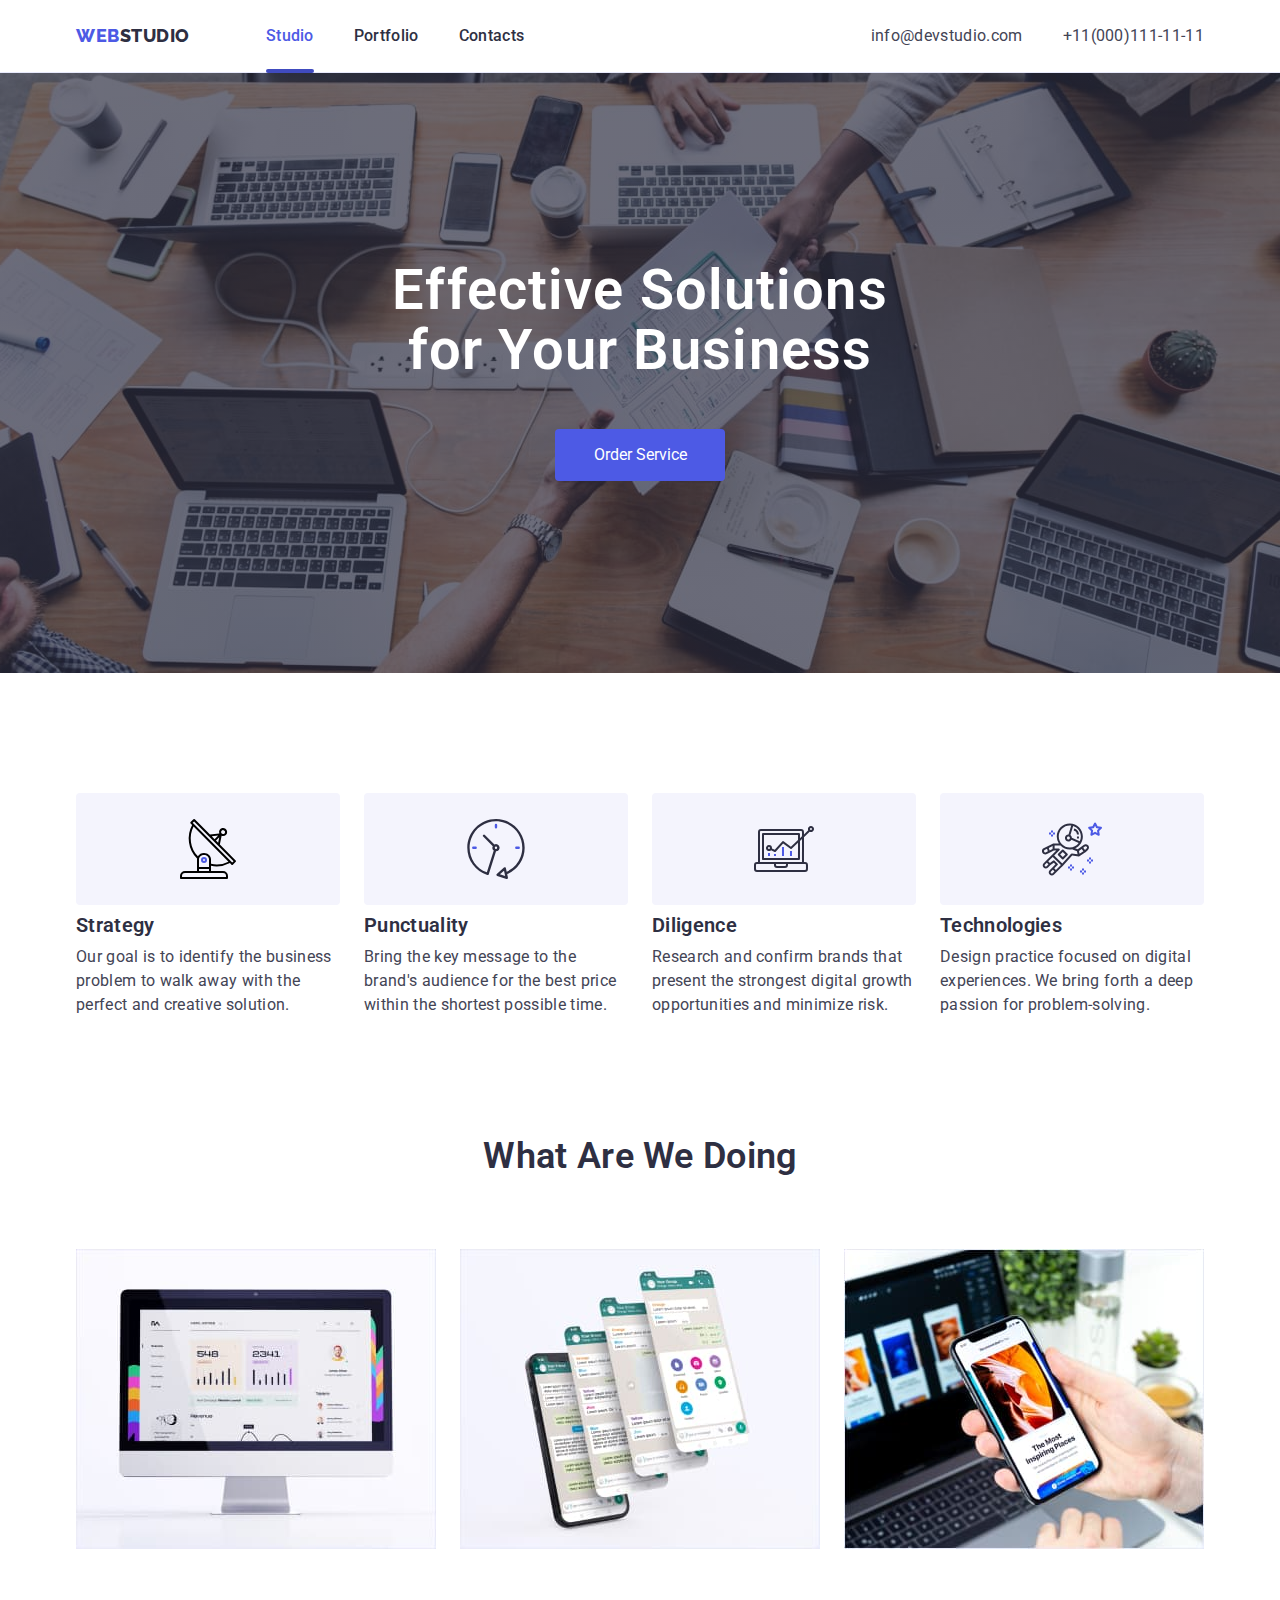
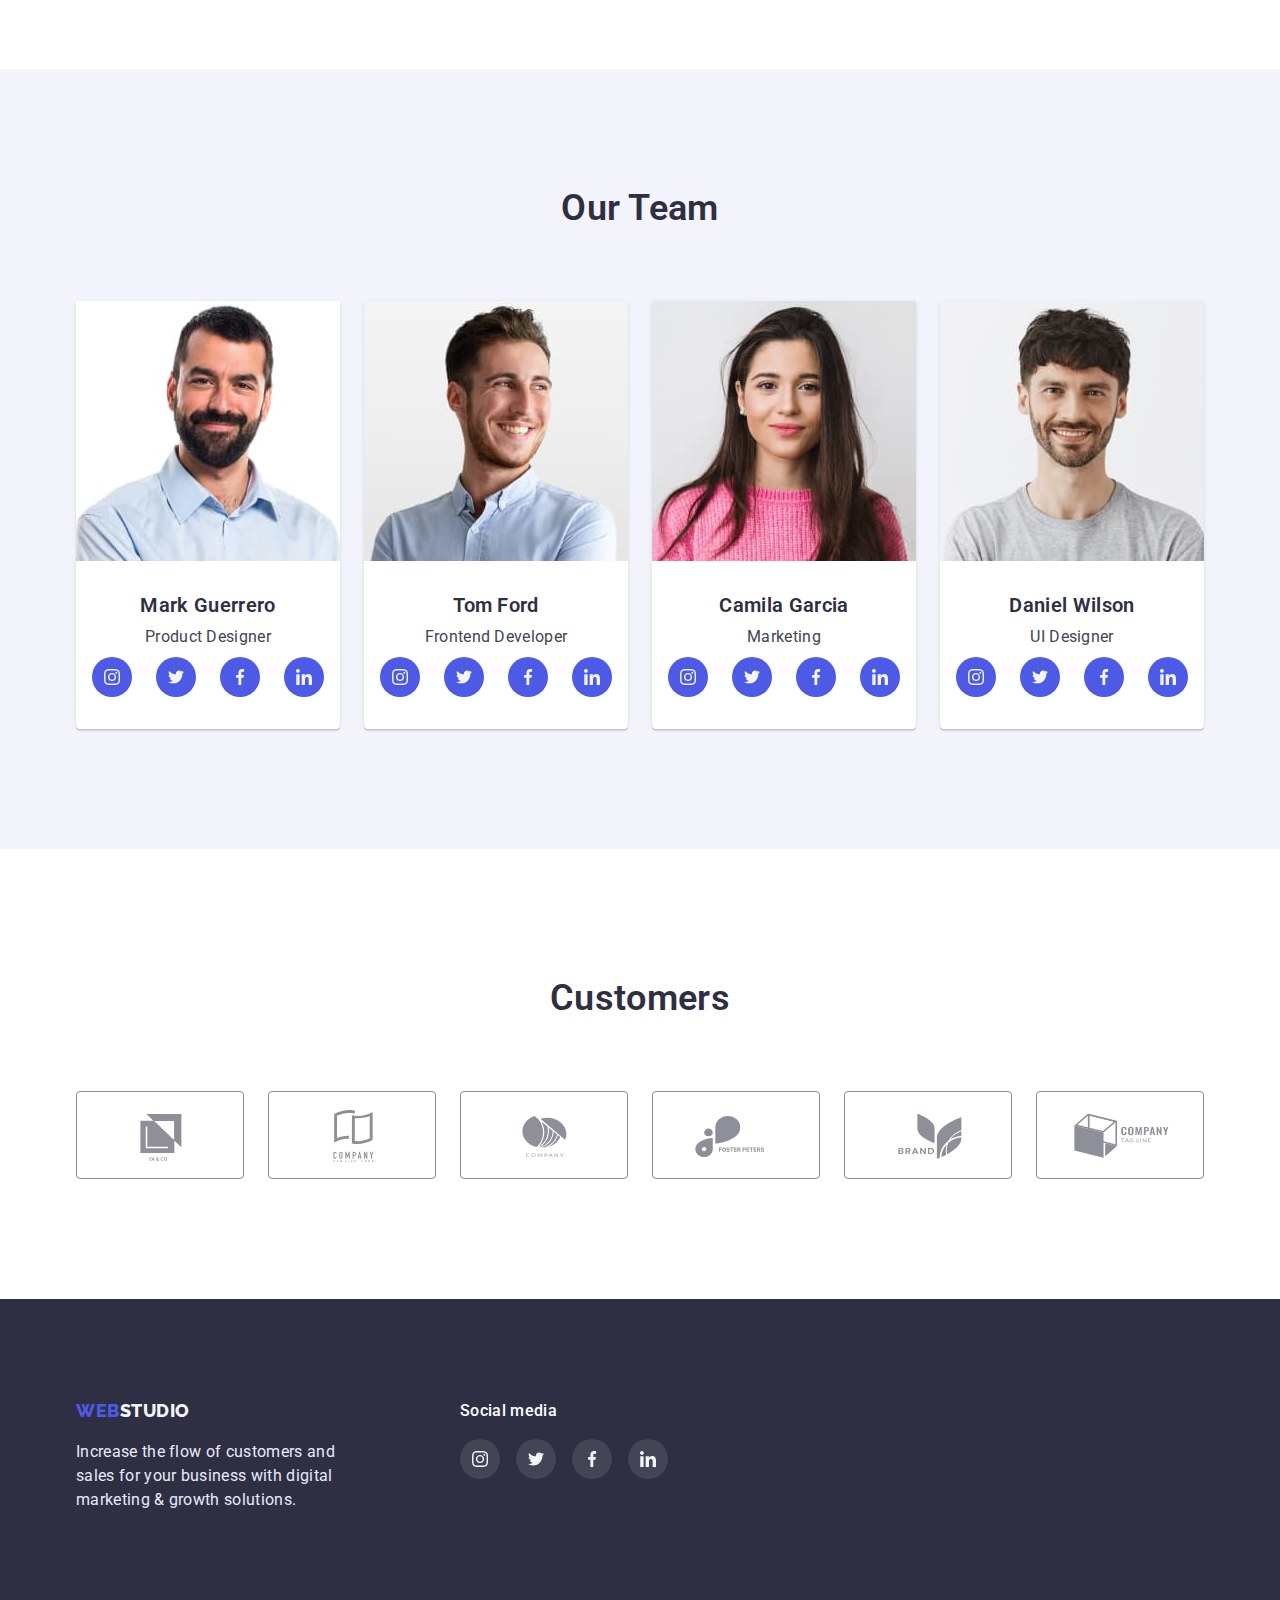
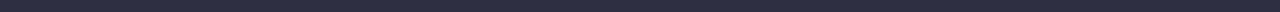
==== index.html @ 93ac5f7c "Initial commit" ====
<!DOCTYPE html>
<html lang="en">

<head>
   <meta charset="UTF-8">
   <meta http-equiv="X-UA-Compatible" content="IE=edge">
   <meta name="viewport" content="width=device-width, initial-scale=1.0">
   <title>Web studio</title>
   <link
      href="https://fonts.googleapis.com/css2?family=Raleway:wght@700;800&family=Roboto:wght@400;500;700;900&display=swap"
      rel="stylesheet">
   <link rel="stylesheet" href="https://cdnjs.cloudflare.com/ajax/libs/modern-normalize/1.1.0/modern-normalize.min.css">
   <link rel="stylesheet" href="./styles.css">
</head>

<body>
   <!-- Шапка сайта  -->
   <header class="header">
      <div class="container header-content">
         <nav class="nav">

            <a href="./index.html" class="logo-link"><span class="logo-color">Web</span>studio</a>

            <ul class="nav-list">
               <li class="nav-item"><a class="nav-link link-current" href="./index.html">Studio</a></li>
               <li class="nav-item"><a class="nav-link" href="./portfolio.html">Portfolio</a></li>
               <li class="nav-item"><a class="nav-link" href="./index.html">Contacts</a></li>
            </ul>
         </nav>
         <address>
            <ul class="contact-list">
               <li class="contact-item"><a href="mailto:info@devstudio.com">info@devstudio.com</a></li>
               <li class="contact-item"><a href="tel:+11(000)111-11-11">+11(000)111-11-11</a></li>
            </ul>
         </address>
      </div>
   </header>

   <main>
      <!-- Герой -->
      <section class="hero section">
         <div class="container">
            <h1 class="hero-title">Effective Solutions for Your Business</h1>
            <button type="button" class="hero-button" data-modal-open>Order Service</button>
         </div>
      </section>
      <!-- Преимущества -->
      <section class="privilege section">
         <div class="container">
            <h2 class="visually-hidden">Privilege</h2>
            <ul class="privilege-list">
               <li class="privilege-item">
                  <div class="privilage-icon">

                     <svg class="icon-pr" width="60" height="64">
                        <use href="./images/icons.svg#antenna"></use>
                     </svg>

                  </div>
                  <h3 class="privilege-title">Strategy</h3>
                  <p class="privilege-text">Our goal is to identify the business
                     problem to walk away with the perfect and creative solution. </p>
               </li>
               <li class="privilege-item">
                  <div class="privilage-icon">
                     <svg class="icon-pr" width="60" height="64">
                        <use href="./images/icons.svg#clock"></use>
                     </svg>

                  </div>

                  <h3 class="privilege-title">Punctuality</h3>
                  <p class="privilege-text">Bring the key message to the brand's audience for the best price
                     within the shortest
                     possible
                     time.
                  </p>
               </li>
               <li class="privilege-item">
                  <div class="privilage-icon">
                     <svg class="icon-pr" width="60" height="64">
                        <use href="./images/icons.svg#diagram"></use>
                     </svg>

                  </div>
                  <h3 class="privilege-title">Diligence</h3>
                  <p class="privilege-text">Research and confirm brands that present the strongest digital growth
                     opportunities
                     and minimize
                     risk.</p>
               </li>
               <li class="privilege-item">
                  <div class="privilage-icon">
                     <svg class="icon-pr" width="60" height="64">
                        <use href="./images/icons.svg#astronaut"></use>
                     </svg>

                  </div>
                  <h3 class="privilege-title">Technologies</h3>
                  <p class="privilege-text">Design practice focused on digital experiences. We bring forth a deep
                     passion for
                     problem-solving.
                  </p>
               </li>
            </ul>
         </div>
      </section>
      <!-- Примеры работ -->
      <section class="work section">
         <div class="container">
            <h2 class="section-title">What are we doing</h2>
            <ul class="work-list">

               <li class="work-item"><img src="./images/about-1.jpg" alt="Frontend" width="360"></li>
               <li class="work-item"><img src="./images/about-2.jpg" alt="mobile application development" width="360">
               </li>
               <li class="work-item"><img src="./images/about-3.jpg" alt="smartphone software" width="360"></li>
            </ul>
         </div>
      </section>
      <!-- Работники -->
      <section class="team section">
         <div class="container">
            <h2 class="section-title">Our team</h2>

            <ul class="team-list">

               <li class="team-item">
                  <img src="./images/team-1.jpg" alt="photo Mark Guerrero" width="264">
                  <div class="card-content">
                     <h3 class="team-name">Mark Guerrero</h3>
                     <p class="team-text">Product Designer</p>
                     <ul class="icon-list">
                        <li class="icon-item"><a class="item-link" href="https://www.instagram.com/">
                              <svg class="icon-team" width="16" height="16">
                                 <use href="./images/icons.svg#instagram"></use>
                              </svg>

                           </a></li>
                        <li class="icon-item"><a class="item-link" href="https://twitter.com/?lang=ru">

                              <svg class="icon-team" width="16" height="16">
                                 <use href="./images/icons.svg#twitter"></use>
                              </svg>
                           </a></li>
                        <li class="icon-item"><a class="item-link" href="https://uk-ua.facebook.com/">

                              <svg class="icon-team" width="16" height="16">
                                 <use href="./images/icons.svg#facebook"></use>
                              </svg>
                           </a></li>
                        <li class="icon-item"><a class="item-link" href="https://ua.linkedin.com/">

                              <svg class="icon-team" width="16" height="16">
                                 <use href="./images/icons.svg#linkedin"></use>
                              </svg>
                           </a></li>
                     </ul>

                  </div>
               </li>

               <li class="team-item">
                  <img src="./images/team-2.jpg" alt="photo Tom Ford" width="264">
                  <div class="card-content">
                     <h3 class="team-name">Tom Ford</h3>
                     <p class="team-text">Frontend Developer</p>
                     <ul class="icon-list">
                        <li class="icon-item"><a class="item-link" href="https://www.instagram.com/">
                              <svg class="icon-team" width="16" height="16">
                                 <use href="./images/icons.svg#instagram"></use>
                              </svg>

                           </a></li>
                        <li class="icon-item"><a class="item-link" href="https://twitter.com/?lang=ru">

                              <svg class="icon-team" width="16" height="16">
                                 <use href="./images/icons.svg#twitter"></use>
                              </svg>
                           </a></li>
                        <li class="icon-item"><a class="item-link" href="https://uk-ua.facebook.com/">

                              <svg class="icon-team" width="16" height="16">
                                 <use href="./images/icons.svg#facebook"></use>
                              </svg>
                           </a></li>
                        <li class="icon-item"><a class="item-link" href="https://ua.linkedin.com/">

                              <svg class="icon-team" width="16" height="16">
                                 <use href="./images/icons.svg#linkedin"></use>
                              </svg>
                           </a></li>
                     </ul>
                  </div>


               </li>
               <li class="team-item">
                  <img src="./images/team-3.jpg" alt="photo Camila Garcia" width="264">
                  <div class="card-content">
                     <h3 class="team-name">Camila Garcia</h3>
                     <p class="team-text">Marketing</p>
                     <ul class="icon-list">
                        <li class="icon-item"><a class="item-link" href="https://www.instagram.com/">
                              <svg class="icon-team" width="16" height="16">
                                 <use href="./images/icons.svg#instagram"></use>
                              </svg>

                           </a></li>
                        <li class="icon-item"><a class="item-link" href="https://twitter.com/?lang=ru">

                              <svg class="icon-team" width="16" height="16">
                                 <use href="./images/icons.svg#twitter"></use>
                              </svg>
                           </a></li>
                        <li class="icon-item"><a class="item-link" href="https://uk-ua.facebook.com/">

                              <svg class="icon-team" width="16" height="16">
                                 <use href="./images/icons.svg#facebook"></use>
                              </svg>
                           </a></li>
                        <li class="icon-item"><a class="item-link" href="https://ua.linkedin.com/">

                              <svg class="icon-team" width="16" height="16">
                                 <use href="./images/icons.svg#linkedin"></use>
                              </svg>
                           </a></li>
                     </ul>
                  </div>

               </li>
               <li class="team-item">
                  <img src="./images/team-4.jpg" alt="photo Daniel Wilson" width="264">
                  <div class="card-content">
                     <h3 class="team-name">Daniel Wilson</h3>
                     <p class="team-text">UI Designer</p>
                     <ul class="icon-list">
                        <li class="icon-item"><a class="item-link" href="https://www.instagram.com/">
                              <svg class="icon-team" width="16" height="16">
                                 <use href="./images/icons.svg#instagram"></use>
                              </svg>

                           </a></li>
                        <li class="icon-item"><a class="item-link" href="https://twitter.com/?lang=ru">

                              <svg class="icon-team" width="16" height="16">
                                 <use href="./images/icons.svg#twitter"></use>
                              </svg>
                           </a></li>
                        <li class="icon-item"><a class="item-link" href="https://uk-ua.facebook.com/">

                              <svg class="icon-team" width="16" height="16">
                                 <use href="./images/icons.svg#facebook"></use>
                              </svg>
                           </a></li>
                        <li class="icon-item"><a class="item-link" href="https://ua.linkedin.com/">

                              <svg class="icon-team" width="16" height="16">
                                 <use href="./images/icons.svg#linkedin"></use>
                              </svg>
                           </a></li>
                     </ul>
                  </div>

               </li>
            </ul>
         </div>
      </section>

      <section class="customers section">
         <div class="container">
            <h2 class="section-title">Customers</h2>
            <ul class="customers-list">
               <li class="customers-item">

                  <a class="customers-link" href="./index.html"><svg class="icon-team" width="104" height="56">
                        <use href="./images/icons.svg#Logo1"></use>
                     </svg></a>
               </li>
               <li class="customers-item">

                  <a class="customers-link" href="./index.html">
                     <svg class="icon-team" width="104" height="56">
                        <use href="./images/icons.svg#Logo2"></use>
                     </svg>

                  </a>

               </li>
               <li class="customers-item">

                  <a class="customers-link" href="./index.html">
                     <svg class="icon-team" width="104" height="56">
                        <use href="./images/icons.svg#Logo3"></use>
                     </svg>
                  </a>

               </li>
               <li class="customers-item">

                  <a class="customers-link" href="./index.html">
                     <svg class="icon-team" width="104" height="56">
                        <use href="./images/icons.svg#Logo4"></use>
                     </svg>

                  </a>

               </li>
               <li class="customers-item">

                  <a class="customers-link" href="./index.html">
                     <svg class="icon-team" width="104" height="56">
                        <use href="./images/icons.svg#Logo5"></use>
                     </svg>

                  </a>

               </li>

               
               <li class="customers-item">
                  <a class="customers-link" href="./index.html">
                     <svg class="icon-team" width="104" height="56">
                        <use href="./images/icons.svg#Logo6"></use>
                     </svg>

                  </a>

               </li>
            </ul>
         </div>
      </section>

   </main>
   <!-- Футер -->
   <footer class="footer ">
      <div class="container footer-block">
         <div class="footer-content">
            <a href="./index.html" class="logo-title"><span class="logo-color">Web</span>studio</a>
            <p class="footer-text">Increase the flow of customers and sales for your business with digital marketing
               &
               growth solutions.</p>
         </div>
         <div class="messenger">
            <p class="messanger-title">Social media</p>
            <ul class="list-footer">


               <li class="item-footer"><a class="link-footer" href="https://www.instagram.com/">
                     <svg class="icon-team" width="16" height="16">
                        <use href="./images/icons.svg#instagram"></use>
                     </svg>

                  </a></li>
               <li class="item-footer"><a class="link-footer" href="https://twitter.com/?lang=ru">

                     <svg class="icon-team" width="16" height="16">
                        <use href="./images/icons.svg#twitter"></use>
                     </svg>
                  </a></li>
               <li class="item-footer"><a class="link-footer" href="https://uk-ua.facebook.com/">

                     <svg class="icon-team" width="16" height="16">
                        <use href="./images/icons.svg#facebook"></use>
                     </svg>
                  </a></li>
               <li class="item-footer"><a class="link-footer" href="https://ua.linkedin.com/">

                     <svg class="icon-team" width="16" height="16">
                        <use href="./images/icons.svg#linkedin"></use>
                     </svg>
                  </a></li>

            </ul>
         </div>
      </div>
   </footer>


   <div class="backdrop is-hidden" data-modal>
      <div class="modal">
      <button class="modal-botton" type="button" data-modal-close>×</button>

      </div>

   </div>

<script src="./js/modal.js">


</script>
</body>

</html>
---- styles.css ----
:root {
  --header-color: #2e2f42;
  --main-text-color: #434455;
  --main-background-color: #ffffff;
  --secondary-background-color: #f4f4fd;
  --hover-focus-color: #4d5ae5;
  --third-background-color: #e5e5e5;
}

html {
	box-sizing: border-box;
}
*,
*::after,
*::before {
	box-sizing: inherit;
}

body {
  background-color: var(--main-background-color);
  color: var(--main-text-color);
  font-family: Roboto, sans-serif;
  font-size: 16px;
  line-height: 1.5;
  letter-spacing: 0.02em;
}
ul {
  list-style: none;
  padding-left: 0px;
  margin: 0;
}

h1,
h2,
h3,
h4,
h5,
h6,
p {
margin: 0;
}

a{
text-decoration: none;
color:inherit
}

img{
 display: block;
 max-width: 100%;
 height: auto;
}
address{
font-style: normal;
}

.backdrop{
position: fixed;
width: 100%;
height: 100%;
top: 0;
left: 0;
background-color: rgba(46, 47, 66, 0.4);
opacity: 1;
transition: opacity 250ms cubic-bezier(0.4, 0, 0.2, 1),
visibility 250ms cubic-bezier(0.4, 0, 0.2, 1);
}
.backdrop.is-hidden{
opacity: 0;
pointer-events: none ;
visibility: hidden;
}

.modal{
position: absolute;
width: 408px;
height: 576px;
top: 50%;
left: 50%;
transform: translate(-50%, -50%) scale(0.9);
background: #FCFCFC;
box-shadow: 0px 1px 1px rgba(0, 0, 0, 0.14), 0px 1px 3px rgba(0, 0, 0, 0.12), 0px 2px 1px rgba(0, 0, 0, 0.2);
border-radius: 4px;

}

.backdrop.is-hidden .modal {

transform: translate(-50%, -50%) scale(0.9);
transition: translate 250ms cubic-bezier(0.4, 0, 0.2, 1);

}



.modal-botton{
position: absolute;
top: 24px;
right: 24px;
display: block;
border-radius: 50%;
background: #E7E9FC;
border: 1px solid rgba(0, 0, 0, 0.1);
width: 24px;
height: 24px;
cursor: pointer;
}


.container {
  width: 1158px;

  margin-left: auto;
  margin-right: auto;
  padding: 0 15px;

}
.section {
  padding-bottom: 120px;
  padding-top: 120px;
}

.header-content {
  display: flex;

}

.visually-hidden {
  position: absolute;
  width: 1px;
  height: 1px;
  margin: -1px;
  border: 0;
  padding: 0;

  white-space: nowrap;
  clip-path: inset(100%);
  clip: rect(0 0 0 0);
  overflow: hidden;
}

.header{
  padding-bottom: 24px;
  padding-top: 24px;

   border-bottom: 1px solid #E7E9FC;
   box-shadow: 0px 2px 1px rgba(46, 47, 66, 0.08), 0px 1px 1px rgba(46, 47, 66, 0.16), 0px 1px 6px rgba(46, 47, 66, 0.08);

}

.header a {
  text-decoration: none;
}

.nav {
  display: flex;
  margin-right: auto;
}



.logo-link {
  color: var(--header-color);

  font-family: "Raleway";
  font-weight: 800;
  font-size: 18px;
  line-height: 1.33;
  letter-spacing: 0.03em;
  text-transform: uppercase;
}

.logo-color {
  color: var(--hover-focus-color);

  font-family: "Raleway";
  font-weight: 800;
  font-size: 18px;
  line-height: 1.33;
  letter-spacing: 0.03em;
  text-transform: uppercase;
}

.nav-list {
  display: flex;
  gap: 40px;
  margin-left: 76px;
  
}

.nav-link.link-current{
position: relative;
color: var(--hover-focus-color);
padding-top: 24px;
padding-bottom: 28px;
}

.nav-link.link-current::after{
display: block;
position: absolute;
content: '';
border-radius: 2px;
background: #404BBF;

bottom: 0;

width: 100%;
height: 4px;
}



.nav-link {
   
  color: var(--header-color);

  font-weight: 500;
  line-height: 1.5;
   padding-top: 24px;
   padding-bottom: 28px;
   transition: color 250ms cubic-bezier(0.4, 0, 0.2, 1);
}


.nav-link:hover,
.nav-link:focus {
  color: var(--hover-focus-color);
}

.link-current {

   color: #404BBF;
   
}

.contact-list {
  display: flex;
  /* margin-left: auto; */

 
}
.contact-item + .contact-item{
  
margin-left: 40px;
}


.contact-list a {
  color: var(--main-text-color);
  font-style: normal;
   transition: color 250ms cubic-bezier(0.4, 0, 0.2, 1);
}

.contact-list a:hover,
.contact-list a:focus {
  color: var(--hover-focus-color);
}

.hero {
  
   margin: 0 auto;
   background-color: var(--header-color);
   display: block;
   text-align: center;
   padding-top: 188px;
   padding-bottom: 188px;
   max-width: 1440px; 
   height: 600px;
   background-position: center;

   background-image: linear-gradient(to bottom, 
   rgba(46, 47, 66, 0.7),
   rgba(46, 47, 66, 0.7)),
   
   url(./images/hero-background.jpg);
   background-repeat: no-repeat;
   background-size: cover;
}

.hero-position{



}
.hero-title {
  color: var(--main-background-color);
  font-family: "Roboto";
  font-weight: 600;
  font-size: 56px;
  line-height: 1.07;
  /* or 107% */
  text-align: center;
  letter-spacing: 0.02em;
  width: 496px;
  margin-left: auto;
  margin-right: auto;

}

.hero-button {
  background-color: var(--hover-focus-color);
  color: var(--main-background-color);
  font-family: inherit;
  cursor: pointer;

  display: inline-block;
  border-radius: 4px;
  min-width: 170px;
  padding: 16px 32px;
  border: 1px solid transparent;
  margin-top: 48px;
   transition: background-color 250ms cubic-bezier(0.4, 0, 0.2, 1) , 
   box-shadow 250ms cubic-bezier(0.4, 0, 0.2, 1);
}

.hero-button:hover,
.hero-button:focus{
background-color: #404BBF;
box-shadow: 0px 4px 4px rgba(0, 0, 0, 0.15);
}





.privilege {
  background-color: var(--main-background-color);
}

.privilege-list {
   display: flex;
 
   gap: 24px;

}

.privilege-item{

 

width:calc((100% - 72px) / 4) ;

}

.privilage-icon{

display: flex;
width: 264px;
height: 112px;
background-color: #F4F4FD;
border-radius: 4px;
justify-content: center;
align-items: center;
}

.icon-pr{

   

}


.privilege-title {
  color: var(--header-color);
  font-weight: 600;
  font-size: 20px;
  line-height: 1.2;

  margin-bottom: 8px;
  margin-top: 8px;


}
.privilege-text {
  color: var(--main-text-color);
}

.work {
  background-color: var(--main-background-color);
  padding-top: 0px;
}
.work-list{
display: flex;

}

.work-item +.work-item{

margin-left: 24px; 
}



 

.section-title {
  color: var(--header-color);
  font-family: "Roboto";

  font-weight: 600;
  font-size: 36px;
  line-height: 1.11;
  text-align: center;
  text-transform: capitalize;
  margin-bottom: 72px;
}


.team {
  background-color: var(--secondary-background-color);
}

.team-list{

display: flex;
}

.team-name {
  color: var(--header-color);
  font-weight: 600;
  font-size: 20px;
  line-height: 1.2;
  margin-bottom: 8px;
}

.team-text{

margin-bottom: 8px;

}


.team-item {
  background-color: var(--main-background-color);
  text-align: center;
   box-shadow: 0px 1px 6px rgba(46, 47, 66, 0.08), 0px 1px 1px rgba(46, 47, 66, 0.16), 0px 2px 1px rgba(46, 47, 66, 0.08);
   border-radius: 0px 0px 4px 4px;
}

.team-item:not(:first-child){
margin-left: 24px;
}
 
.card-content{

padding-top: 32px;
padding-bottom: 32px;
padding-left: 16px;
padding-right: 16px;

}

.icon-list{
display: flex;
gap: 24px;

}
 .icon-item{

width: 40px;
height: 40px;

 }

.item-link{
   display: flex;
   width: 40px;
   height: 40px;
   justify-content: center;
   align-items: center;
   background-color: #4D5AE5;
   border-radius: 50%;
   transition: background-color 250ms cubic-bezier(0.4, 0, 0.2, 1);
}

.item-link:hover,
.item-link:focus {

   background-color: #404BBF;
}

.customers {

padding-top: 130px;


}


.customers-list {
   display: flex;
   gap: 24px;
}

.customers-item {

width: calc((100% - 120px) / 6);

}

.customers-link{
display: flex;
height: 88px;
border: 1px solid #8E8F99;
border-radius: 4px;
background-repeat: no-repeat;
justify-content: center;
align-items: center;
fill: #8E8F99;
cursor: pointer;
transition: border 250ms cubic-bezier(0.4, 0, 0.2, 1),
fill 250ms cubic-bezier(0.4, 0, 0.2, 1);
}


.customers-link:hover
{
border: 1px solid #404BBF;
fill: #404BBF;
}



.footer {
  background-color: var(--header-color);
  padding-top: 100px;
  padding-bottom: 100px;
}

.footer a {
  text-decoration: none;
}

.logo-title {
  color: var(--secondary-background-color);
  font-family: "Raleway";
  font-weight: 800;
  font-size: 18px;
  line-height: 1.17;
  letter-spacing: 0.03em;
  text-transform: uppercase;
}
.footer-text {
  color: #e7e9fc;
  margin-top: 16px;
}
.footer-block{
   display: flex;
}

.messenger{
   margin-left: 120px;
   
}

.messanger-title {
   color: var(--main-background-color);
   font-weight: 500;
   line-height: 1.5;
   letter-spacing: 0.02em;



   margin-bottom: 16px;
}

.list-footer {
   display: flex;
   gap: 16px;
}

.item-footer {
  
   width: 40px;
   height: 40px;
  
}

.link-footer{
   display: flex;
   width: 40px;
   height: 40px;
   justify-content: center;
   align-items: center;
   background-color: rgba(255, 255, 255, 0.1);
   border-radius: 50%;
   transition: background-color 250ms cubic-bezier(0.4, 0, 0.2, 1);
}

.link-footer:hover,
.link-footer:focus
{
background-color: #31D0AA;
}




/* Portfolio */
.portfolio {
  padding-top: 96px;
}



.main-portfolio {
  background-color: var(--main-background-color);
}


.button-list {
   display: flex;
   justify-content: center;
   margin-bottom: 72px;
}

.button-item+.button-item {
   margin-left: 24px;
}

.button-portfolio {
  color: var(--hover-focus-color);
  font-family: inherit;
  background-color: var(--secondary-background-color);
  font-weight: 600;
  font-size: 16px;
  line-height: 1.5;
  text-align: center;
  letter-spacing: 0.04em;
  cursor: pointer;
  border: 1px solid transparent;
  border-radius: 4px;
  padding-top: 12px;
  padding-bottom: 12px;
  padding-left: 24px;
  padding-right: 24px;
   transition: background-color 250ms cubic-bezier(0.4, 0, 0.2, 1),
   color 250ms cubic-bezier(0.4, 0, 0.2, 1),
   box-shadow 250ms cubic-bezier(0.4, 0, 0.2, 1);

}

.button-portfolio:hover,
.button-portfolio:focus {
  background-color: var(--hover-focus-color);
  color: var(--main-background-color);
   box-shadow: 0px 3px 1px rgba(0, 0, 0, 0.1),
      0px 2px 1px rgba(0, 0, 0, 0.08),
      0px 2px 2px rgba(0, 0, 0, 0.12);
}


.project-list {
display: flex;
flex-wrap: wrap;
column-gap: 24px;
row-gap: 48px;
}
/* Примеры работ  */
.project a {
  text-decoration: none;
}

.pf-card{

padding-bottom: 32px;
padding-top: 32px;
padding-left: 16px;
}


.project-item {
position: relative;

  background-color: var(--main-background-color);
  
   border: 1px solid #E7E9FC;

  width: calc((100% - 48px) / 3);
   transition: box-shadow 250ms cubic-bezier(0.4, 0, 0.2, 1);

}


.project-item:hover{
box-shadow: 0px 1px 6px rgba(46, 47, 66, 0.08);

}



.overlay{
position: relative;
overflow: hidden;

}


.overlay-container{
   
position: absolute;
top: 0;

font-size: 16px;
line-height: 1.5;
letter-spacing: 0.02em;
color: var(--secondary-background-color);


padding-top: 40px;
padding-left: 32px;
padding-right: 32px;
padding-bottom: 164px;


height: 100%;
width: 100%;
background-color: var(--hover-focus-color);
transform: translateY(+100%);
transition: transform 250ms cubic-bezier(0.4, 0, 0.2, 1);

}


.project-link:hover .overlay-container {
   
transform: translateY(0);

}


.project-title {
  color: var(--header-color);
  font-weight: 600;
  font-size: 20px;
  line-height: 1.2;
  margin-bottom: 8px;
  
}
.project-text {
  color: var(--main-text-color);

}

.footer-content{
width: 264px;
}
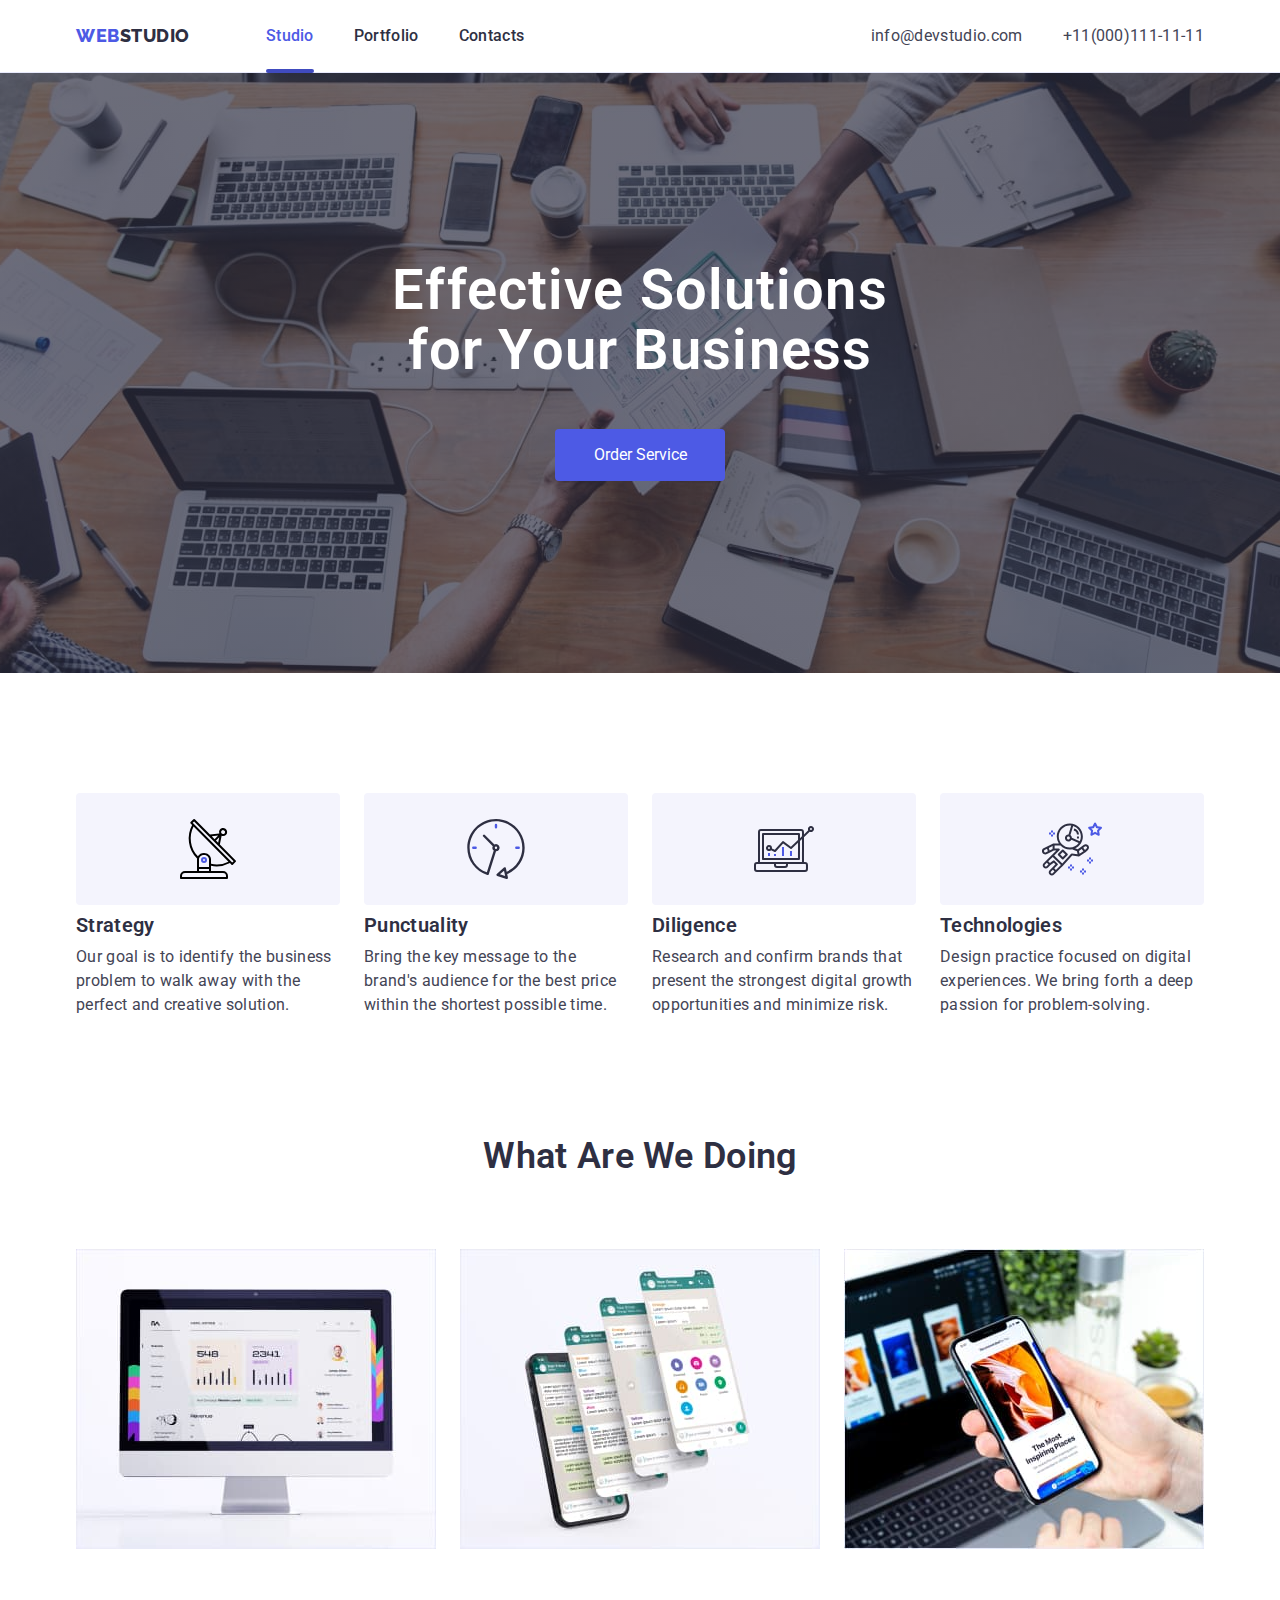
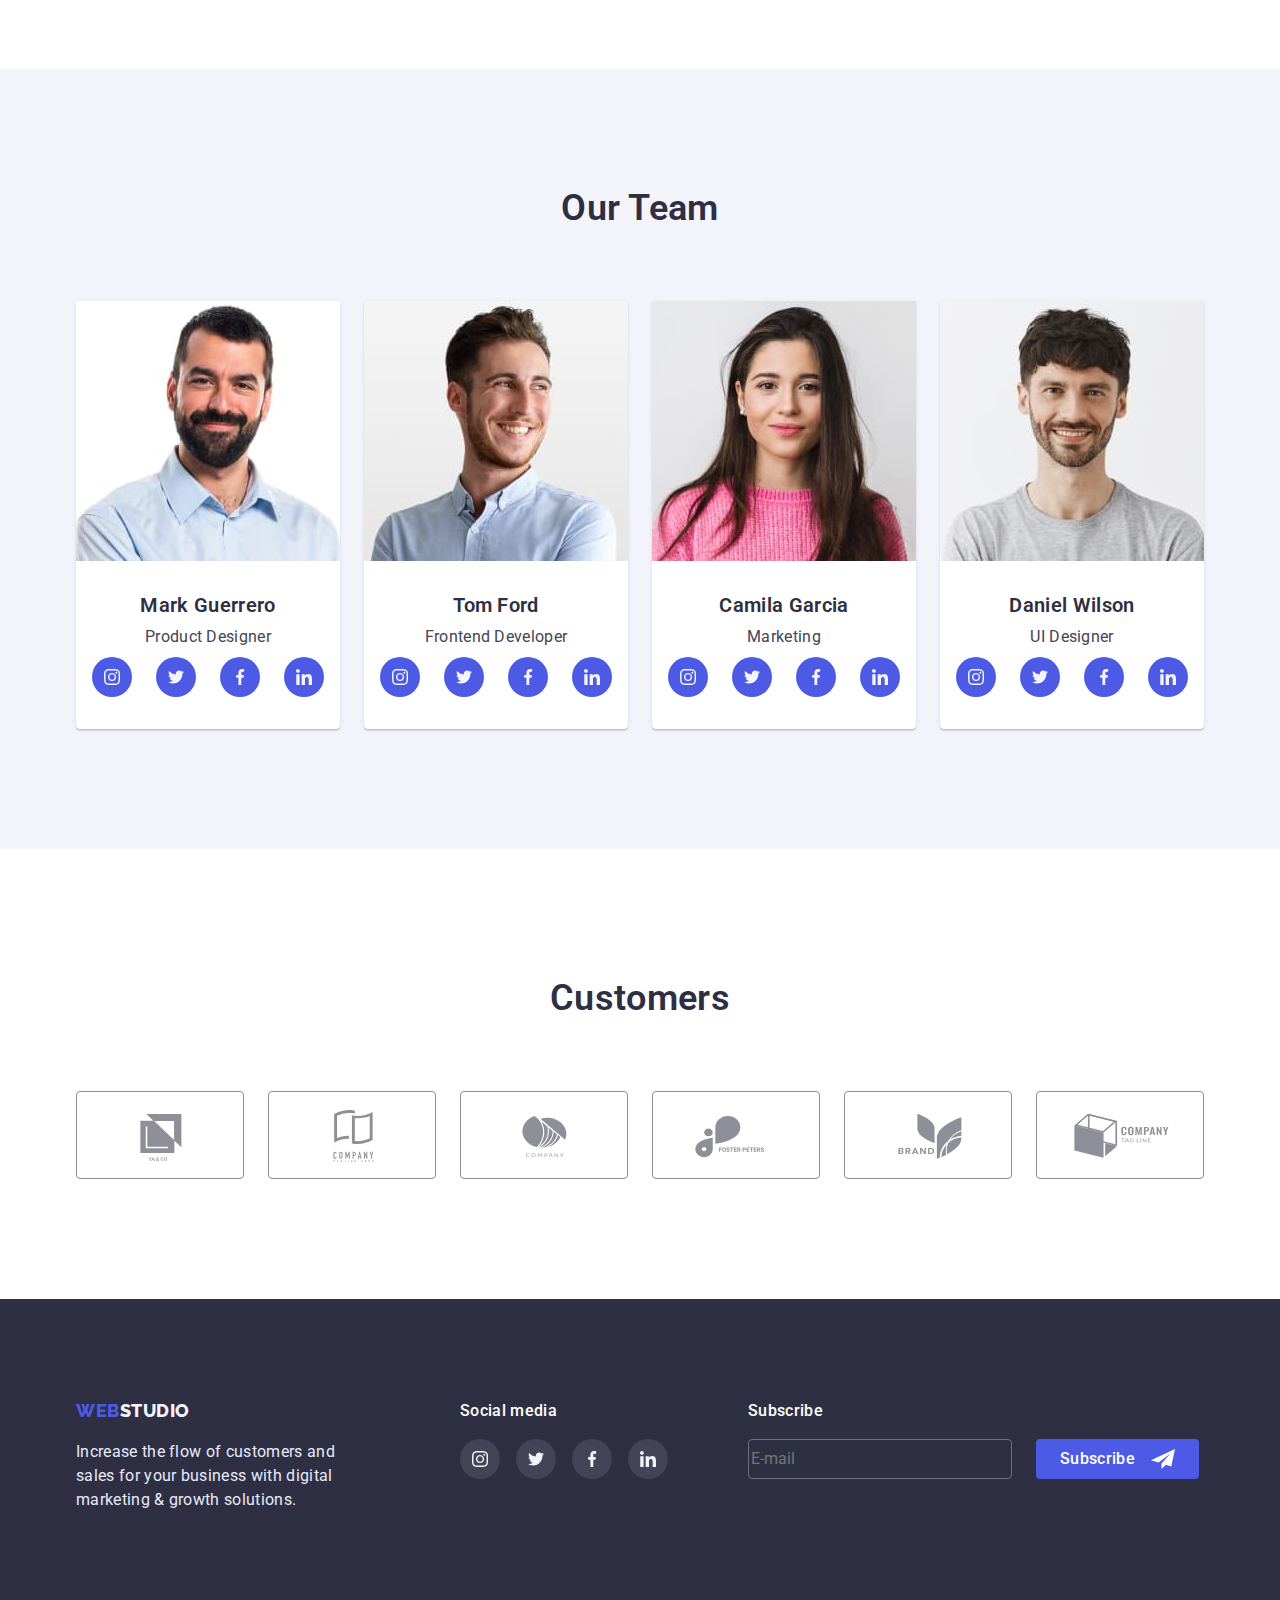
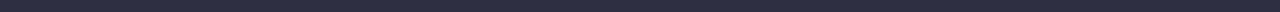
==== commit bc3cf3bc: "импуты свгшка" ====
--- a/index.html
+++ b/index.html
@@ -373,14 +373,52 @@
 
             </ul>
          </div>
+
+         <div class="subscribe-container">
+            <p class="messanger-title">Subscribe</p>
+            <form class="subscribe" >
+   
+               <label for="user-email" class="user-email">
+               <input type="email" class="mail" id="user-email" placeholder="E-mail">
+               </label>
+               <button type="submit" class="submit-btn messanger-title">Subscribe</button>
+            </form>
+
+
+         </div>
+
+
+
+
+
       </div>
+
    </footer>
 
 
    <div class="backdrop is-hidden" data-modal>
       <div class="modal">
       <button class="modal-botton" type="button" data-modal-close>×</button>
-
+         <h2 class="modal-title">Leave your contacts and we will call you back</h2>
+         <form class="modal-form">
+            
+      <div role="group" class="data-container" >
+         <label for="name" class="data-title">Name</label>
+         <input type="text" name="name" id="name">
+         <label for="tel" class="data-title">Phone</label>
+         <input type="numder" name="number" id="tel"> 
+         <label for="mail" class="data-title">Email</label>
+         <input type="email" name="email" id="mail">
+         <label for="comment" class="data-title" >Comment</label>
+         <textarea name="Comment" id="comment"
+         class="data-comment" ></textarea>
+      </div>
+      
+   
+
+
+
+         </form>
       </div>
 
    </div>
--- a/styles.css
+++ b/styles.css
@@ -77,16 +77,17 @@
 height: 576px;
 top: 50%;
 left: 50%;
-transform: translate(-50%, -50%) scale(0.9);
+transform: translate(-50%, -50%);
 background: #FCFCFC;
 box-shadow: 0px 1px 1px rgba(0, 0, 0, 0.14), 0px 1px 3px rgba(0, 0, 0, 0.12), 0px 2px 1px rgba(0, 0, 0, 0.2);
 border-radius: 4px;
+padding-top: 72px;
 
 }
 
 .backdrop.is-hidden .modal {
 
-transform: translate(-50%, -50%) scale(0.9);
+transform: translate(-50%, -50%);
 transition: translate 250ms cubic-bezier(0.4, 0, 0.2, 1);
 
 }
@@ -592,6 +593,101 @@
 {
 background-color: #31D0AA;
 }
+
+.subscribe {
+   display: flex;
+   gap: 24px;
+   text-align: center;
+}
+
+.subscribe-container{
+   margin-left: 80px;
+}
+.mail{
+
+width: 264px;
+height: 40px;
+background-color: transparent ;
+border: 1px solid rgba(255, 255, 255, 0.3);
+border-radius: 4px;
+
+}
+
+
+
+
+
+.submit-btn{
+display: flex;
+flex-direction: row;
+justify-content: center;
+align-items: center;
+padding-top: 8px;
+padding-bottom: 8px;
+padding-right: 24px;
+padding-left: 24px;
+gap: 16px;
+border-radius: 4px;
+background: #4D5AE5;
+margin-bottom: 0px;
+border: transparent;
+cursor: pointer;
+}
+
+.submit-btn::after{
+content: "";
+display: block;
+width: 24px;
+height: 24px;
+
+background-image: url(./images/icon-send.svg);
+background-size: contain;
+background-position: center;
+background-repeat: no-repeat;
+}
+
+.modal-title{
+font-weight: 500;
+font-size: 16px;
+line-height: 1.5;
+text-align: center;
+letter-spacing: 0.02em;
+color: var(--header-color);
+margin-bottom: 14px;
+}
+
+.modal-form{
+padding-left: 24px;
+padding-right: 24px;
+padding-bottom: 24px;
+}
+.data-container{
+display: flex;
+flex-direction: column;
+}
+.data-title{
+font-size: 12px;
+line-height: 1.33;
+letter-spacing: 0.04em;
+color: #8E8F99;
+margin-bottom: 4px;
+}
+
+.data-title:not(:first-child){
+margin-top: 8px;
+
+}
+.data-comment{
+   resize: none;
+   width: 360px;
+   height: 120px;
+}
+
+
+
+
+
+
 
 
 
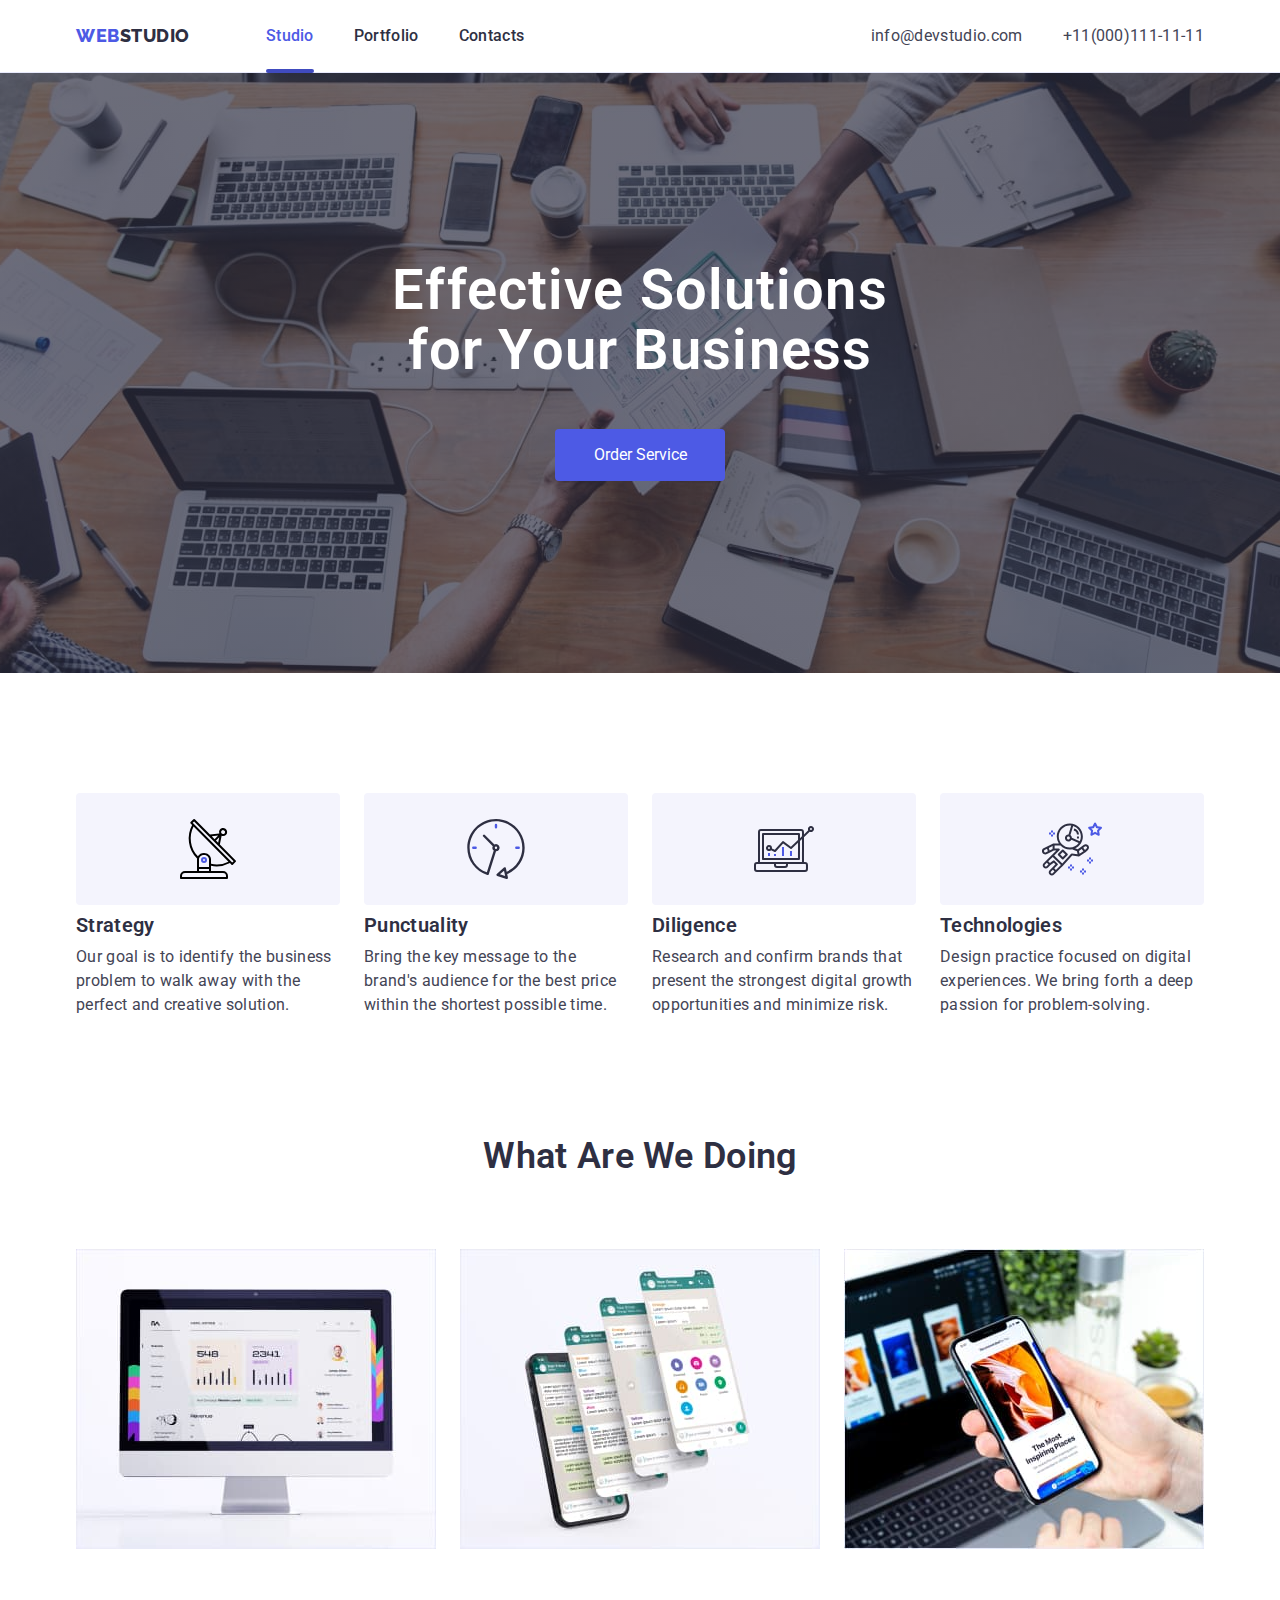
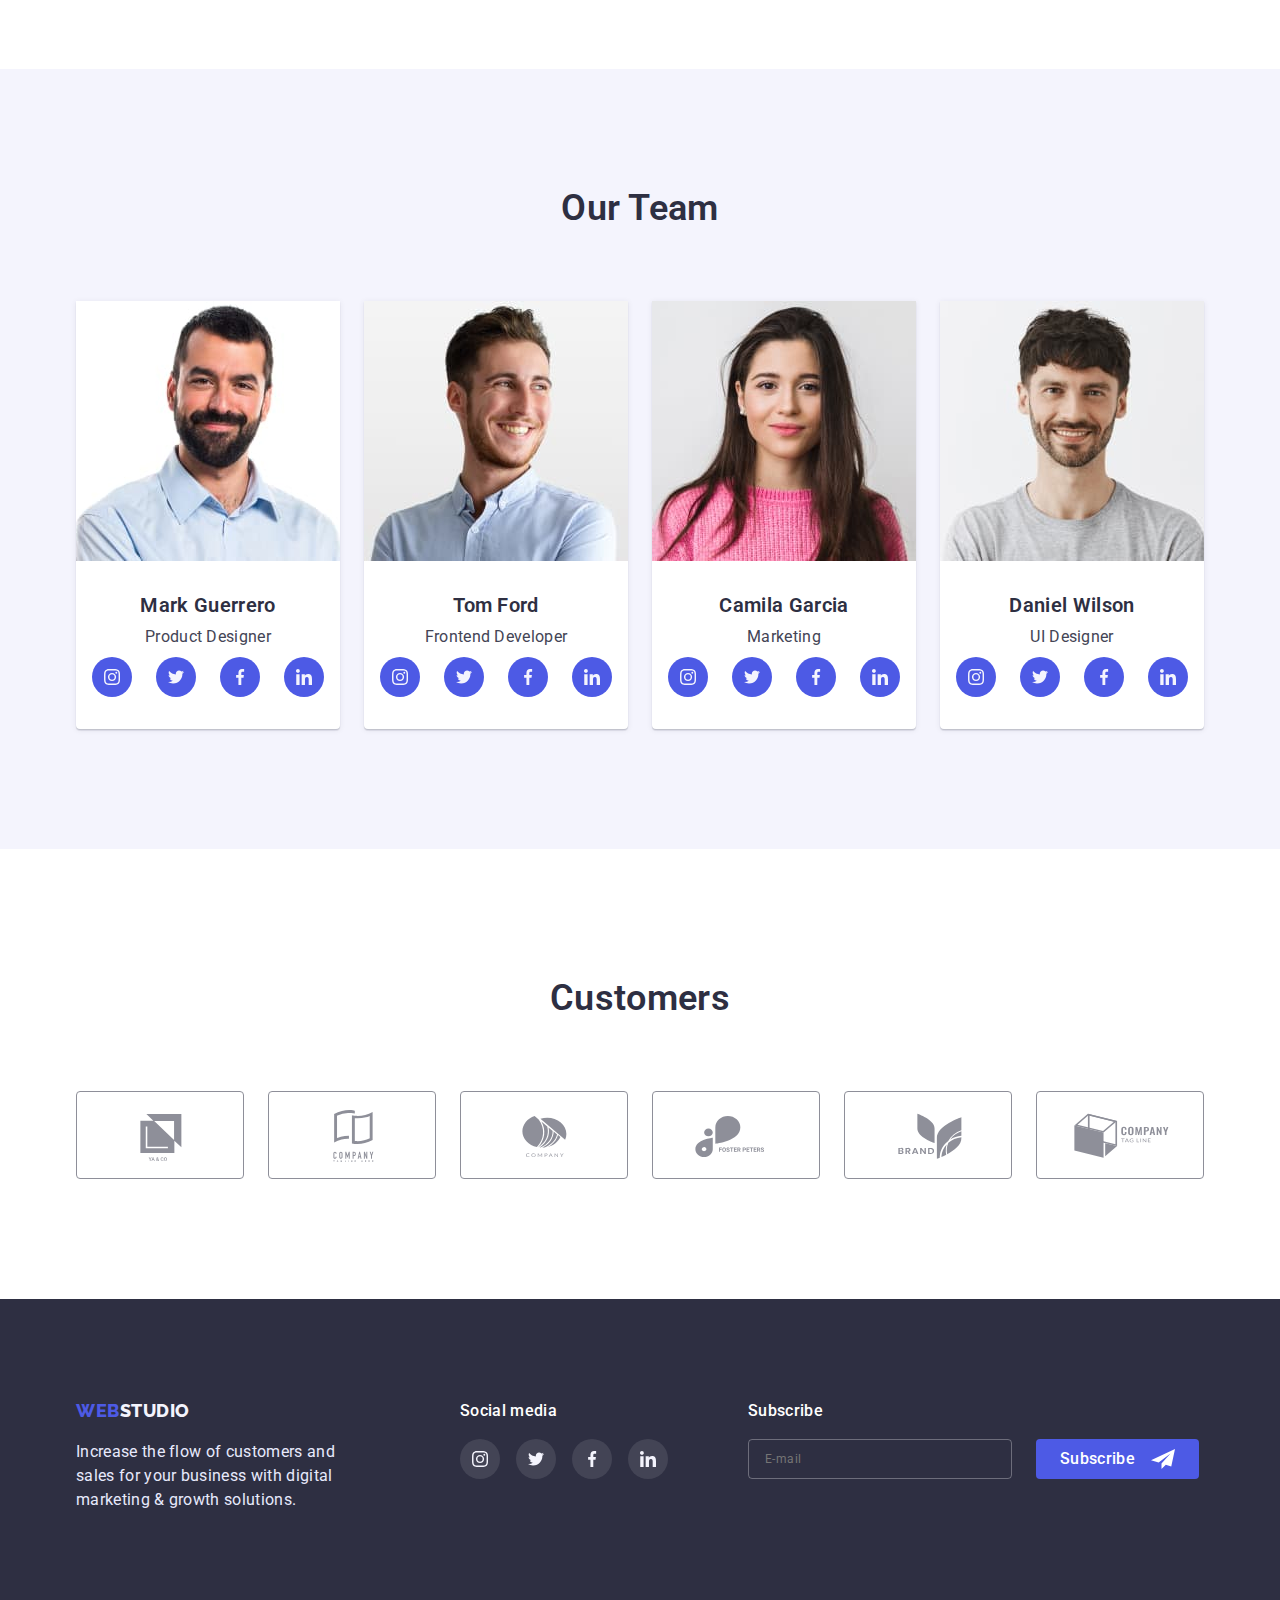
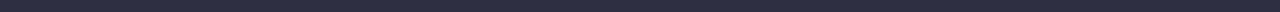
==== commit 99e13115: "вся модалка чекбоксы без анимации" ====
--- a/index.html
+++ b/index.html
@@ -317,7 +317,7 @@
 
                </li>
 
-               
+
                <li class="customers-item">
                   <a class="customers-link" href="./index.html">
                      <svg class="icon-team" width="104" height="56">
@@ -376,10 +376,10 @@
 
          <div class="subscribe-container">
             <p class="messanger-title">Subscribe</p>
-            <form class="subscribe" >
-   
+            <form class="subscribe">
+
                <label for="user-email" class="user-email">
-               <input type="email" class="mail" id="user-email" placeholder="E-mail">
+                  <input type="email" class="mail" id="user-email" placeholder="E-mail">
                </label>
                <button type="submit" class="submit-btn messanger-title">Subscribe</button>
             </form>
@@ -398,24 +398,57 @@
 
    <div class="backdrop is-hidden" data-modal>
       <div class="modal">
-      <button class="modal-botton" type="button" data-modal-close>×</button>
+         <button class="modal-botton" type="button" data-modal-close>
+            <svg class="close-icon">
+               <use href="./images/icons.svg#close"></use>
+            </svg>
+
+
+         </button>
          <h2 class="modal-title">Leave your contacts and we will call you back</h2>
          <form class="modal-form">
+
+            <div role="group" class="data-container">
+
+               <div class="data-box">
+                  <label for="name" class="data-title data-name">Name</label>
+                  <input type="text" name="name" id="name" class="data-field" required>
+                  <svg class="icon-person">
+                     <use href="./images/icons.svg#person-black"></use>
+                  </svg>
+               </div>
+
+
+
+               <div class="data-box">
+                  <label for="tel" class="data-title">Phone</label>
+                  <input type="tel" name="number" id="tel" class="data-field" required>
+                  <svg class="icon-phone">
+                     <use href="./images/icons.svg#phone"></use>
+                  </svg>
+               </div>
+
+               <div class="data-box">
+                  <label for="mail" class="data-title">Email</label>
+                  <input type="email" name="email" id="mail" class="data-field" required>
+                  <svg class="icon-mail">
+                     <use href="./images/icons.svg#email"></use>
+                  </svg>
+               </div>
+
+
+
+               <label for="comment" class="data-title">Comment</label>
+               <textarea name="Comment" id="comment" class="data-comment" placeholder="Text input"></textarea>
+            </div>
+
             
-      <div role="group" class="data-container" >
-         <label for="name" class="data-title">Name</label>
-         <input type="text" name="name" id="name">
-         <label for="tel" class="data-title">Phone</label>
-         <input type="numder" name="number" id="tel"> 
-         <label for="mail" class="data-title">Email</label>
-         <input type="email" name="email" id="mail">
-         <label for="comment" class="data-title" >Comment</label>
-         <textarea name="Comment" id="comment"
-         class="data-comment" ></textarea>
-      </div>
-      
-   
-
+               <label for="policy" class="policy-text">
+               <input type="checkbox" name="policy" id="policy" class="checkbox">
+               <span class="custom-checkbox"></span> I accept the terms and conditions of the <a href=""
+                     class="data-link">Privacy Policy</a></label>
+            
+            <button type="submit" class="send-btn">Send</button>
 
 
          </form>
@@ -423,10 +456,10 @@
 
    </div>
 
-<script src="./js/modal.js">
-
-
-</script>
+   <script src="./js/modal.js">
+
+
+   </script>
 </body>
 
 </html>--- a/styles.css
+++ b/styles.css
@@ -74,7 +74,7 @@
 .modal{
 position: absolute;
 width: 408px;
-height: 576px;
+height: 584px;
 top: 50%;
 left: 50%;
 transform: translate(-50%, -50%);
@@ -91,14 +91,21 @@
 transition: translate 250ms cubic-bezier(0.4, 0, 0.2, 1);
 
 }
-
+.close-icon{
+width: 8px;
+height: 8px;
+fill: black;
+
+}
 
 
 .modal-botton{
 position: absolute;
 top: 24px;
 right: 24px;
-display: block;
+display: flex;
+justify-content: center;
+align-items: center;
 border-radius: 50%;
 background: #E7E9FC;
 border: 1px solid rgba(0, 0, 0, 0.1);
@@ -107,6 +114,12 @@
 cursor: pointer;
 }
 
+.modal-botton:focus{
+background-color: #404BBF;
+}
+.modal-botton:focus > .close-icon{
+   fill: var(--main-background-color);
+}
 
 .container {
   width: 1158px;
@@ -610,7 +623,13 @@
 background-color: transparent ;
 border: 1px solid rgba(255, 255, 255, 0.3);
 border-radius: 4px;
-
+color: rgba(255, 255, 255, 0.6);
+padding-left: 16px;
+
+font-size: 12px;
+line-height: 2;
+align-items: center;
+letter-spacing: 0.04em;
 }
 
 
@@ -653,13 +672,12 @@
 text-align: center;
 letter-spacing: 0.02em;
 color: var(--header-color);
-margin-bottom: 14px;
+margin-bottom: 16px;
 }
 
 .modal-form{
 padding-left: 24px;
 padding-right: 24px;
-padding-bottom: 24px;
 }
 .data-container{
 display: flex;
@@ -671,20 +689,162 @@
 letter-spacing: 0.04em;
 color: #8E8F99;
 margin-bottom: 4px;
-}
-
-.data-title:not(:first-child){
 margin-top: 8px;
-
-}
+}
+.data-name{
+margin-top: 0px;
+}
+.data-field{
+border: 1px solid rgba(33, 33, 33, 0.2);
+border-radius: 4px;
+height: 40px;
+padding-left: 38px;
+}
+.data-field:focus{
+outline: 0;
+border-color: var(--hover-focus-color);
+}
+
+
+
+
 .data-comment{
    resize: none;
    width: 360px;
    height: 120px;
-}
-
-
-
+   border: 1px solid rgba(33, 33, 33, 0.2);
+   border-radius: 4px;
+   margin-bottom: 16px;
+   padding-top: 8px;
+   padding-left: 16px;
+   font-size: 12px;
+   line-height: 1.33;
+   letter-spacing: 0.04em;
+
+   
+}
+
+.data-comment:focus{
+   outline: 0;
+border-color: #4D5AE5;
+}
+
+.data-box{
+
+position: relative;
+display: flex;
+flex-direction: column;
+}
+
+
+.icon-person{
+position: absolute;
+   left: 16px;
+   top: 31px;
+
+width: 18px;
+height: 18px;
+}
+.data-field:focus + .icon-person,
+.data-field:focus + .icon-phone,
+.data-field:focus + .icon-mail
+{
+fill: var(--hover-focus-color);
+}
+
+
+
+.icon-phone{
+position: absolute;
+left: 16px;
+top: 37px;
+width: 18px;
+height: 24px;
+}
+
+
+.icon-mail{
+position: absolute;
+left: 16px;
+top: 35px;
+width: 18px;
+height: 24px;
+}
+
+.privacy-policy{
+display: flex;
+align-items: center;
+}
+
+
+.checkbox{
+appearance: none;
+}
+
+.checkbox:checked + .custom-checkbox{
+background-image: url(./images/checkbox.svg);  
+background-size: contain;
+background-color: #404BBF;
+
+
+}
+.custom-checkbox{
+display: flex;
+width: 16px;
+height: 16px;
+border: 1.25px solid #2E2F42;
+border-radius: 2px;
+margin-right: 8px;
+}
+
+
+
+.policy-text {
+   display: flex;
+   position: relative;
+   font-size: 12px;
+   line-height: 1.33;
+   letter-spacing: 0.04em;
+   color: #757575;
+
+
+}
+
+.data-link {
+     
+      font-size: 12px;
+      line-height: 1.33;
+      letter-spacing: 0.04em;
+      text-decoration-line: underline;
+      color: var(--hover-focus-color);
+      margin-left: 4px;
+}
+.send-btn{
+   background: var(--hover-focus-color);
+   box-shadow: 0px 4px 4px rgba(0, 0, 0, 0.15);
+
+
+   color: #FFFFFF;
+   font-weight: 500;
+   border: transparent;
+   letter-spacing: 0.04em;
+   text-align: center;
+
+   display: block;
+
+   margin-left: auto;
+   margin-right: auto;
+   padding-top: 16px;
+   padding-bottom: 16px;
+   padding-left: 32px;
+   padding-right: 32px;
+   margin-top: 24px;
+   width: 169px;
+   height: 56px;
+   border-radius: 4px;
+   cursor: pointer;
+
+}   
 
 
 
